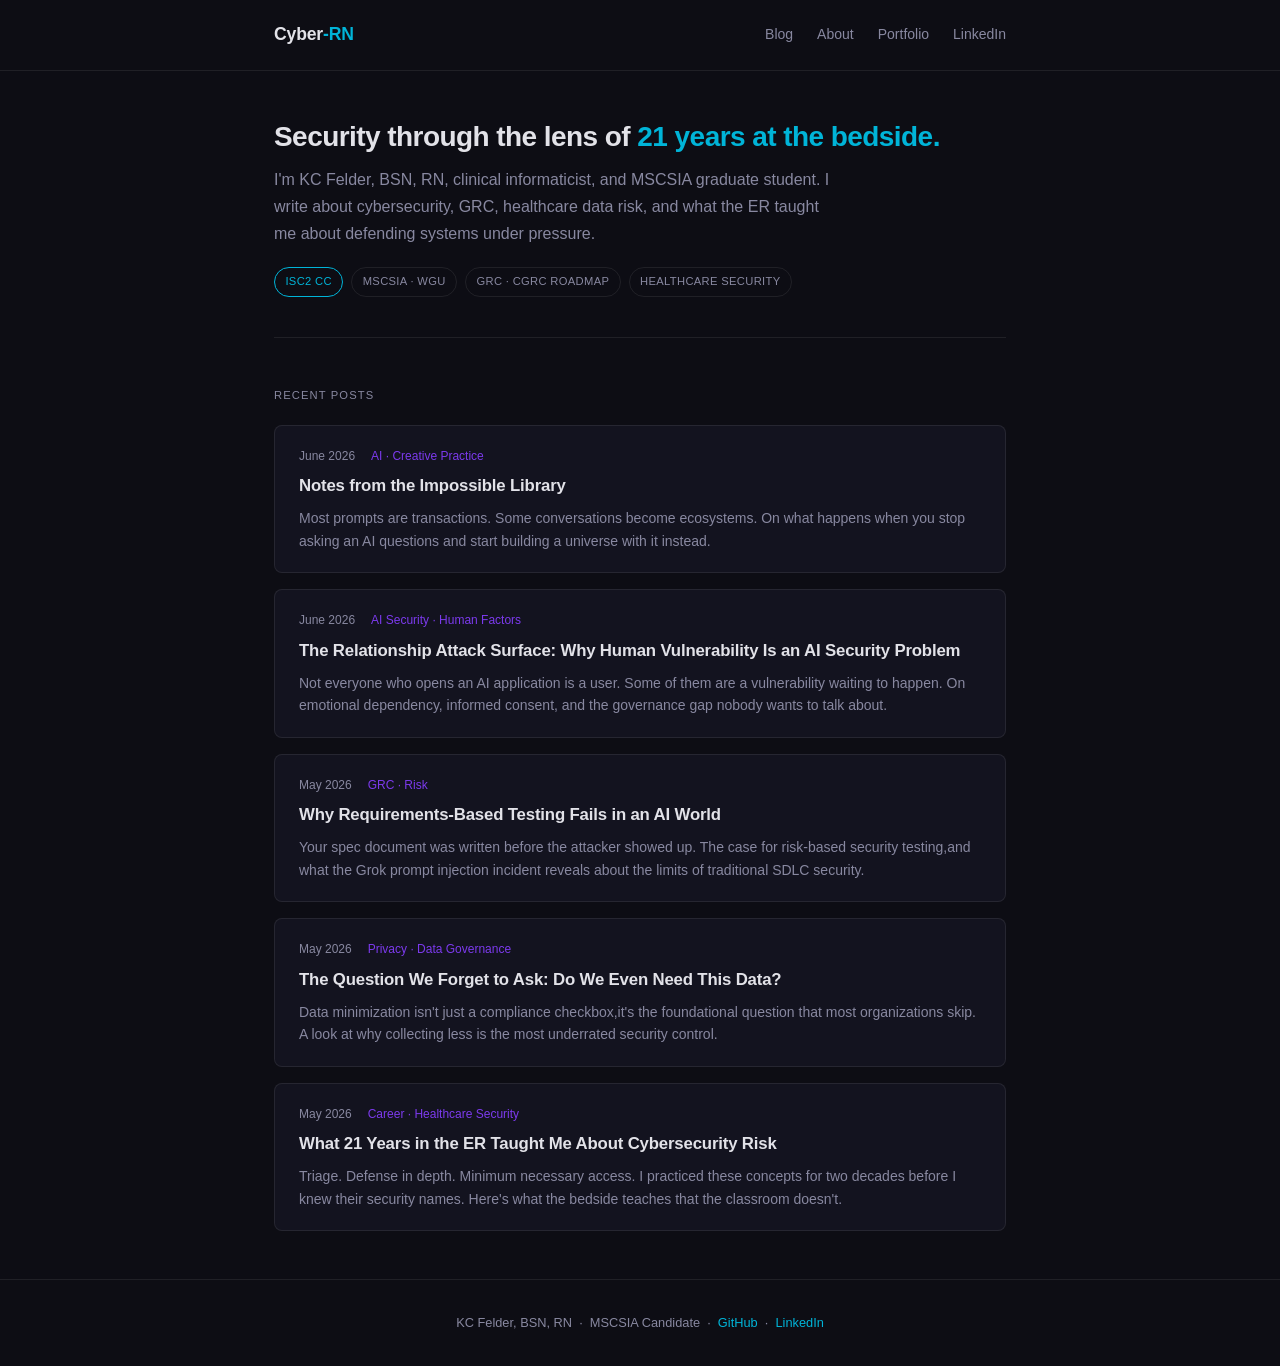
==== index.html @ 01249680 "Add post: Notes from the Impossible Library" ====
<!DOCTYPE html>
<html lang="en">
<head>
  <meta charset="UTF-8" />
  <meta name="viewport" content="width=device-width, initial-scale=1.0" />
  <title>Cyber-RN | KC Felder</title>
  <meta name="description" content="Cybersecurity blog by KC Felder, BSN, RN, clinical informaticist, and MSCSIA graduate student documenting the journey into GRC and healthcare security." />
  <link rel="stylesheet" href="css/style.css" />
</head>
<body>

  <header class="site-header">
    <div class="inner">
      <span class="site-title">Cyber<span>-RN</span></span>
      <nav>
        <a href="index.html">Blog</a>
        <a href="about.html">About</a>
        <a href="https://github.com/Cyber-RN/Cybersecurity-Portfolio" target="_blank">Portfolio</a>
        <a href="https://www.linkedin.com/in/kc-felder-a551803ba" target="_blank">LinkedIn</a>
      </nav>
    </div>
  </header>

  <main class="site-main">
    <div class="inner">

      <div class="hero">
        <h1>Security through the lens of <span>21 years at the bedside.</span></h1>
        <p>I'm KC Felder, BSN, RN, clinical informaticist, and MSCSIA graduate student. I write about cybersecurity, GRC, healthcare data risk, and what the ER taught me about defending systems under pressure.</p>
        <div class="badge-row">
          <span class="badge accent">ISC2 CC</span>
          <span class="badge">MSCSIA · WGU</span>
          <span class="badge">GRC · CGRC Roadmap</span>
          <span class="badge">Healthcare Security</span>
        </div>
      </div>

      <p class="section-label">Recent Posts</p>

      <div class="post-list">

        <div class="post-card">
          <div class="meta">
            <span>June 2026</span>
            <span class="tag">AI · Creative Practice</span>
          </div>
          <h2><a href="posts/impossible-library.html">Notes from the Impossible Library</a></h2>
          <p>Most prompts are transactions. Some conversations become ecosystems. On what happens when you stop asking an AI questions and start building a universe with it instead.</p>
        </div>

        <div class="post-card">
          <div class="meta">
            <span>June 2026</span>
            <span class="tag">AI Security · Human Factors</span>
          </div>
          <h2><a href="posts/relationship-attack-surface.html">The Relationship Attack Surface: Why Human Vulnerability Is an AI Security Problem</a></h2>
          <p>Not everyone who opens an AI application is a user. Some of them are a vulnerability waiting to happen. On emotional dependency, informed consent, and the governance gap nobody wants to talk about.</p>
        </div>

        <div class="post-card">
          <div class="meta">
            <span>May 2026</span>
            <span class="tag">GRC · Risk</span>
          </div>
          <h2><a href="posts/requirements-vs-risk-based-testing.html">Why Requirements-Based Testing Fails in an AI World</a></h2>
          <p>Your spec document was written before the attacker showed up. The case for risk-based security testing,and what the Grok prompt injection incident reveals about the limits of traditional SDLC security.</p>
        </div>

        <div class="post-card">
          <div class="meta">
            <span>May 2026</span>
            <span class="tag">Privacy · Data Governance</span>
          </div>
          <h2><a href="posts/data-minimization.html">The Question We Forget to Ask: Do We Even Need This Data?</a></h2>
          <p>Data minimization isn't just a compliance checkbox,it's the foundational question that most organizations skip. A look at why collecting less is the most underrated security control.</p>
        </div>

        <div class="post-card">
          <div class="meta">
            <span>May 2026</span>
            <span class="tag">Career · Healthcare Security</span>
          </div>
          <h2><a href="posts/er-to-cybersecurity.html">What 21 Years in the ER Taught Me About Cybersecurity Risk</a></h2>
          <p>Triage. Defense in depth. Minimum necessary access. I practiced these concepts for two decades before I knew their security names. Here's what the bedside teaches that the classroom doesn't.</p>
        </div>

      </div>

    </div>
  </main>

  <footer class="site-footer">
    <div class="inner">
      <p>KC Felder, BSN, RN &nbsp;·&nbsp; MSCSIA Candidate &nbsp;·&nbsp; <a href="https://github.com/Cyber-RN" target="_blank">GitHub</a> &nbsp;·&nbsp; <a href="https://www.linkedin.com/in/kc-felder-a551803ba" target="_blank">LinkedIn</a></p>
    </div>
  </footer>

</body>
</html>
---- css/style.css ----
*, *::before, *::after { box-sizing: border-box; margin: 0; padding: 0; }

:root {
  --bg:        #0d0d14;
  --bg-card:   #13131f;
  --border:    rgba(255,255,255,0.08);
  --text:      #e2e2e8;
  --muted:     #8888a0;
  --accent:    #00b4d8;
  --accent2:   #7c3aed;
  --danger:    #f87171;
  --font:      -apple-system, BlinkMacSystemFont, "Segoe UI", Roboto, sans-serif;
  --font-mono: "Courier New", Courier, monospace;
}

html { font-size: 16px; }

body {
  background: var(--bg);
  color: var(--text);
  font-family: var(--font);
  line-height: 1.7;
  min-height: 100vh;
}

a { color: var(--accent); text-decoration: none; }
a:hover { text-decoration: underline; }

/* ── Layout ── */
.site-header {
  border-bottom: 1px solid var(--border);
  padding: 1.25rem 0;
}

.site-header .inner,
.site-main .inner,
.site-footer .inner {
  max-width: 780px;
  margin: 0 auto;
  padding: 0 1.5rem;
}

.site-header .inner {
  display: flex;
  align-items: center;
  justify-content: space-between;
  flex-wrap: wrap;
  gap: 0.75rem;
}

.site-title {
  font-size: 1.1rem;
  font-weight: 700;
  color: var(--text);
  letter-spacing: -0.01em;
}

.site-title span { color: var(--accent); }

nav { display: flex; gap: 1.5rem; }

nav a {
  color: var(--muted);
  font-size: 0.875rem;
  transition: color 0.15s;
}

nav a:hover { color: var(--text); text-decoration: none; }

.site-main { padding: 3rem 0; }

.site-footer {
  border-top: 1px solid var(--border);
  padding: 2rem 0;
  text-align: center;
  color: var(--muted);
  font-size: 0.8rem;
}

/* ── Hero ── */
.hero {
  margin-bottom: 3rem;
  padding-bottom: 2.5rem;
  border-bottom: 1px solid var(--border);
}

.hero h1 {
  font-size: 1.75rem;
  font-weight: 700;
  line-height: 1.25;
  margin-bottom: 0.75rem;
  letter-spacing: -0.02em;
}

.hero h1 span { color: var(--accent); }

.hero p {
  color: var(--muted);
  font-size: 1rem;
  max-width: 560px;
}

.badge-row {
  display: flex;
  flex-wrap: wrap;
  gap: 0.5rem;
  margin-top: 1.25rem;
}

.badge {
  font-size: 0.7rem;
  padding: 0.25rem 0.65rem;
  border-radius: 999px;
  border: 1px solid var(--border);
  color: var(--muted);
  letter-spacing: 0.03em;
  text-transform: uppercase;
}

.badge.accent { border-color: var(--accent); color: var(--accent); }

/* ── Post cards ── */
.section-label {
  font-size: 0.7rem;
  text-transform: uppercase;
  letter-spacing: 0.1em;
  color: var(--muted);
  margin-bottom: 1.25rem;
}

.post-list { display: flex; flex-direction: column; gap: 1rem; }

.post-card {
  background: var(--bg-card);
  border: 1px solid var(--border);
  border-radius: 8px;
  padding: 1.25rem 1.5rem;
  transition: border-color 0.15s;
}

.post-card:hover { border-color: rgba(0,180,216,0.3); }

.post-card .meta {
  font-size: 0.75rem;
  color: var(--muted);
  margin-bottom: 0.4rem;
  display: flex;
  gap: 1rem;
  flex-wrap: wrap;
}

.post-card .tag {
  color: var(--accent2);
}

.post-card h2 {
  font-size: 1.05rem;
  font-weight: 600;
  margin-bottom: 0.4rem;
  letter-spacing: -0.01em;
}

.post-card h2 a { color: var(--text); }
.post-card h2 a:hover { color: var(--accent); text-decoration: none; }

.post-card p {
  color: var(--muted);
  font-size: 0.875rem;
  line-height: 1.6;
}

/* ── Post page ── */
.post-header {
  margin-bottom: 2.5rem;
  padding-bottom: 2rem;
  border-bottom: 1px solid var(--border);
}

.post-header .back {
  font-size: 0.8rem;
  color: var(--muted);
  display: inline-block;
  margin-bottom: 1.25rem;
}

.post-header .back:hover { color: var(--accent); text-decoration: none; }

.post-header .meta {
  font-size: 0.8rem;
  color: var(--muted);
  margin-bottom: 0.75rem;
  display: flex;
  gap: 1rem;
  flex-wrap: wrap;
}

.post-header h1 {
  font-size: 1.75rem;
  font-weight: 700;
  line-height: 1.25;
  letter-spacing: -0.02em;
  margin-bottom: 0.75rem;
}

.post-header .subtitle {
  color: var(--muted);
  font-size: 1rem;
}

.post-body { max-width: 680px; }

.post-body h2 {
  font-size: 1.15rem;
  font-weight: 600;
  margin: 2rem 0 0.75rem;
  letter-spacing: -0.01em;
  color: var(--text);
}

.post-body h3 {
  font-size: 1rem;
  font-weight: 600;
  margin: 1.5rem 0 0.5rem;
  color: var(--accent);
}

.post-body p { margin-bottom: 1.1rem; color: var(--text); }

.post-body ul, .post-body ol {
  margin: 0 0 1.1rem 1.5rem;
  color: var(--text);
}

.post-body li { margin-bottom: 0.4rem; }

.post-body strong { color: var(--text); font-weight: 600; }

.post-body em { color: var(--muted); font-style: italic; }

.post-body code {
  font-family: var(--font-mono);
  font-size: 0.85em;
  background: rgba(255,255,255,0.06);
  padding: 0.15em 0.4em;
  border-radius: 4px;
  color: var(--accent);
}

.post-body blockquote {
  border-left: 3px solid var(--accent2);
  padding: 0.75rem 1.25rem;
  margin: 1.5rem 0;
  background: rgba(124,58,237,0.05);
  border-radius: 0 6px 6px 0;
}

.post-body blockquote p {
  color: var(--muted);
  margin: 0;
  font-style: italic;
}

.callout {
  background: rgba(0,180,216,0.06);
  border: 1px solid rgba(0,180,216,0.2);
  border-radius: 6px;
  padding: 1rem 1.25rem;
  margin: 1.5rem 0;
  font-size: 0.9rem;
}

.callout .label {
  font-size: 0.7rem;
  text-transform: uppercase;
  letter-spacing: 0.08em;
  color: var(--accent);
  font-weight: 600;
  margin-bottom: 0.4rem;
}

/* ── About page ── */
.about-body { max-width: 640px; }
.about-body h2 { font-size: 1.1rem; font-weight: 600; margin: 2rem 0 0.6rem; color: var(--accent); }
.about-body p { margin-bottom: 1rem; color: var(--text); }
.about-body ul { margin: 0 0 1rem 1.5rem; }
.about-body li { margin-bottom: 0.35rem; color: var(--text); }

/* ── Responsive ── */
@media (max-width: 600px) {
  .hero h1 { font-size: 1.4rem; }
  .post-header h1 { font-size: 1.4rem; }
}
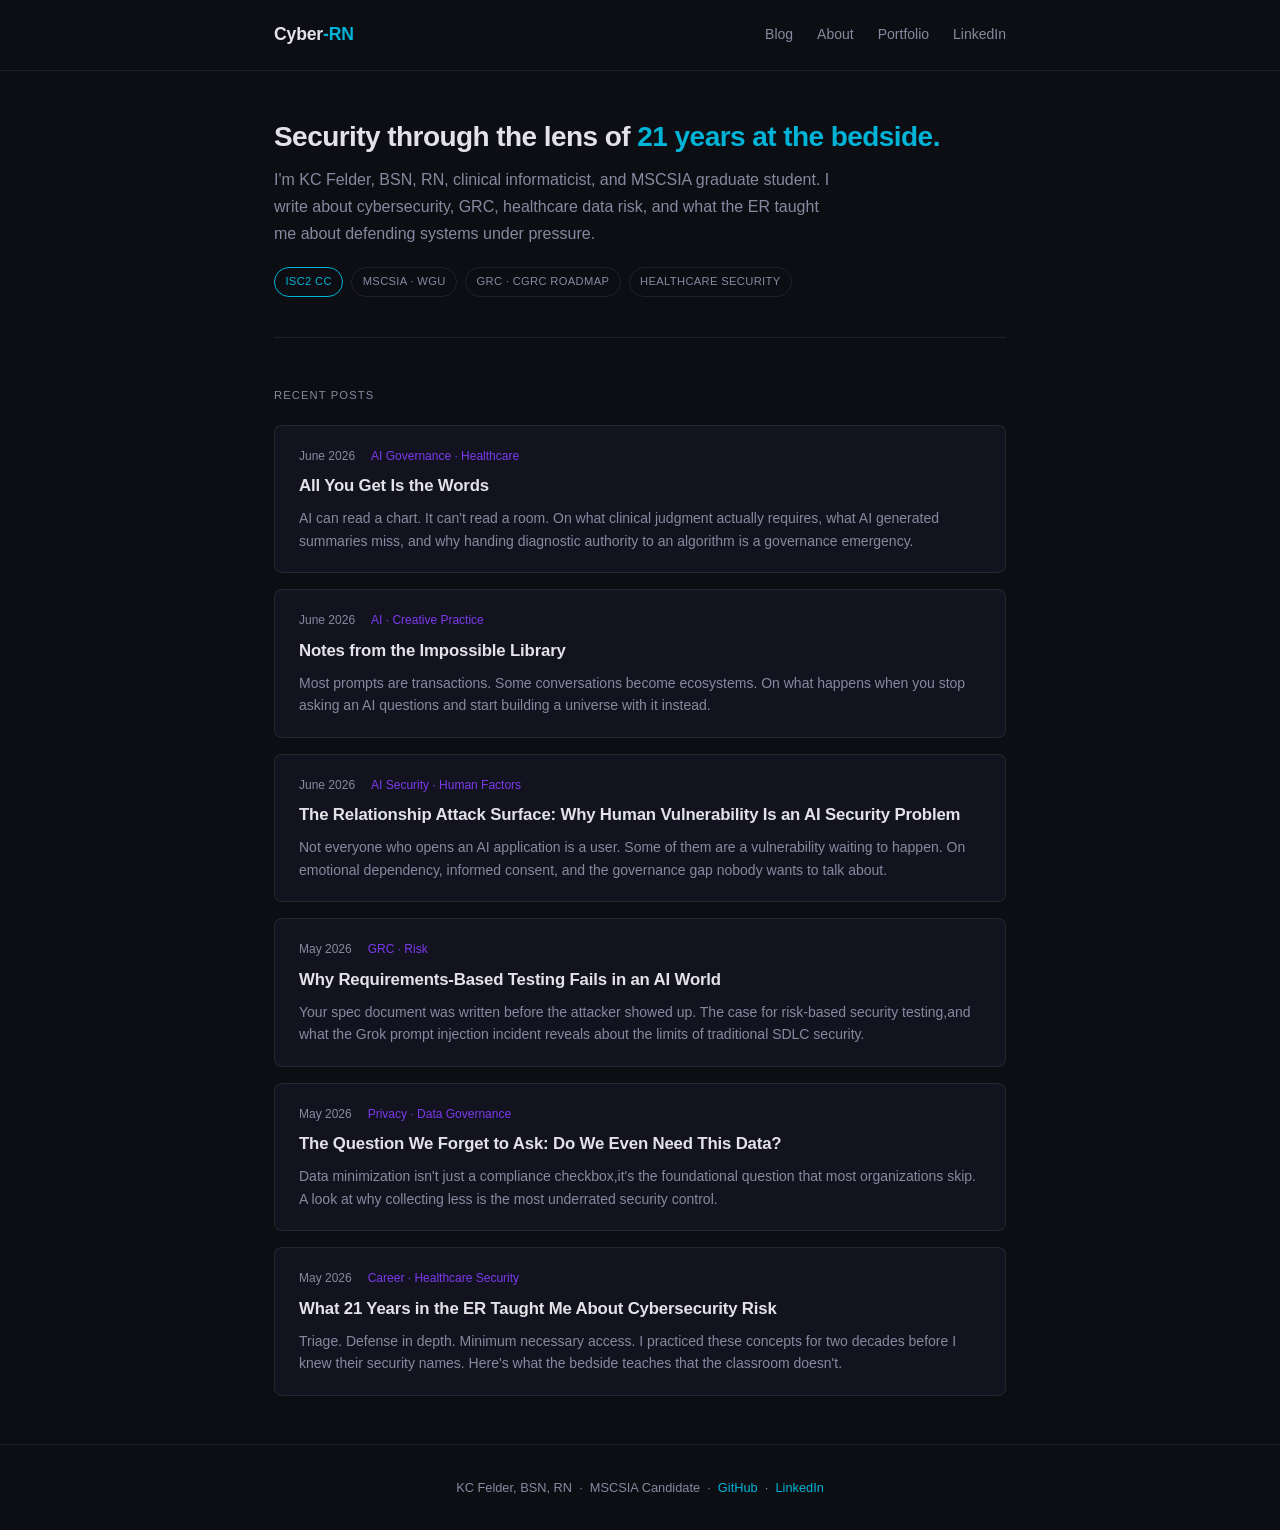
==== commit 835ce6a3: "Add post: All You Get Is the Words On clinical judgment, embodied knowledge, and why handing diagnos" ====
--- a/index.html
+++ b/index.html
@@ -38,6 +38,15 @@
       <p class="section-label">Recent Posts</p>
 
       <div class="post-list">
+
+        <div class="post-card">
+          <div class="meta">
+            <span>June 2026</span>
+            <span class="tag">AI Governance · Healthcare</span>
+          </div>
+          <h2><a href="posts/all-you-get-is-the-words.html">All You Get Is the Words</a></h2>
+          <p>AI can read a chart. It can't read a room. On what clinical judgment actually requires, what AI generated summaries miss, and why handing diagnostic authority to an algorithm is a governance emergency.</p>
+        </div>
 
         <div class="post-card">
           <div class="meta">
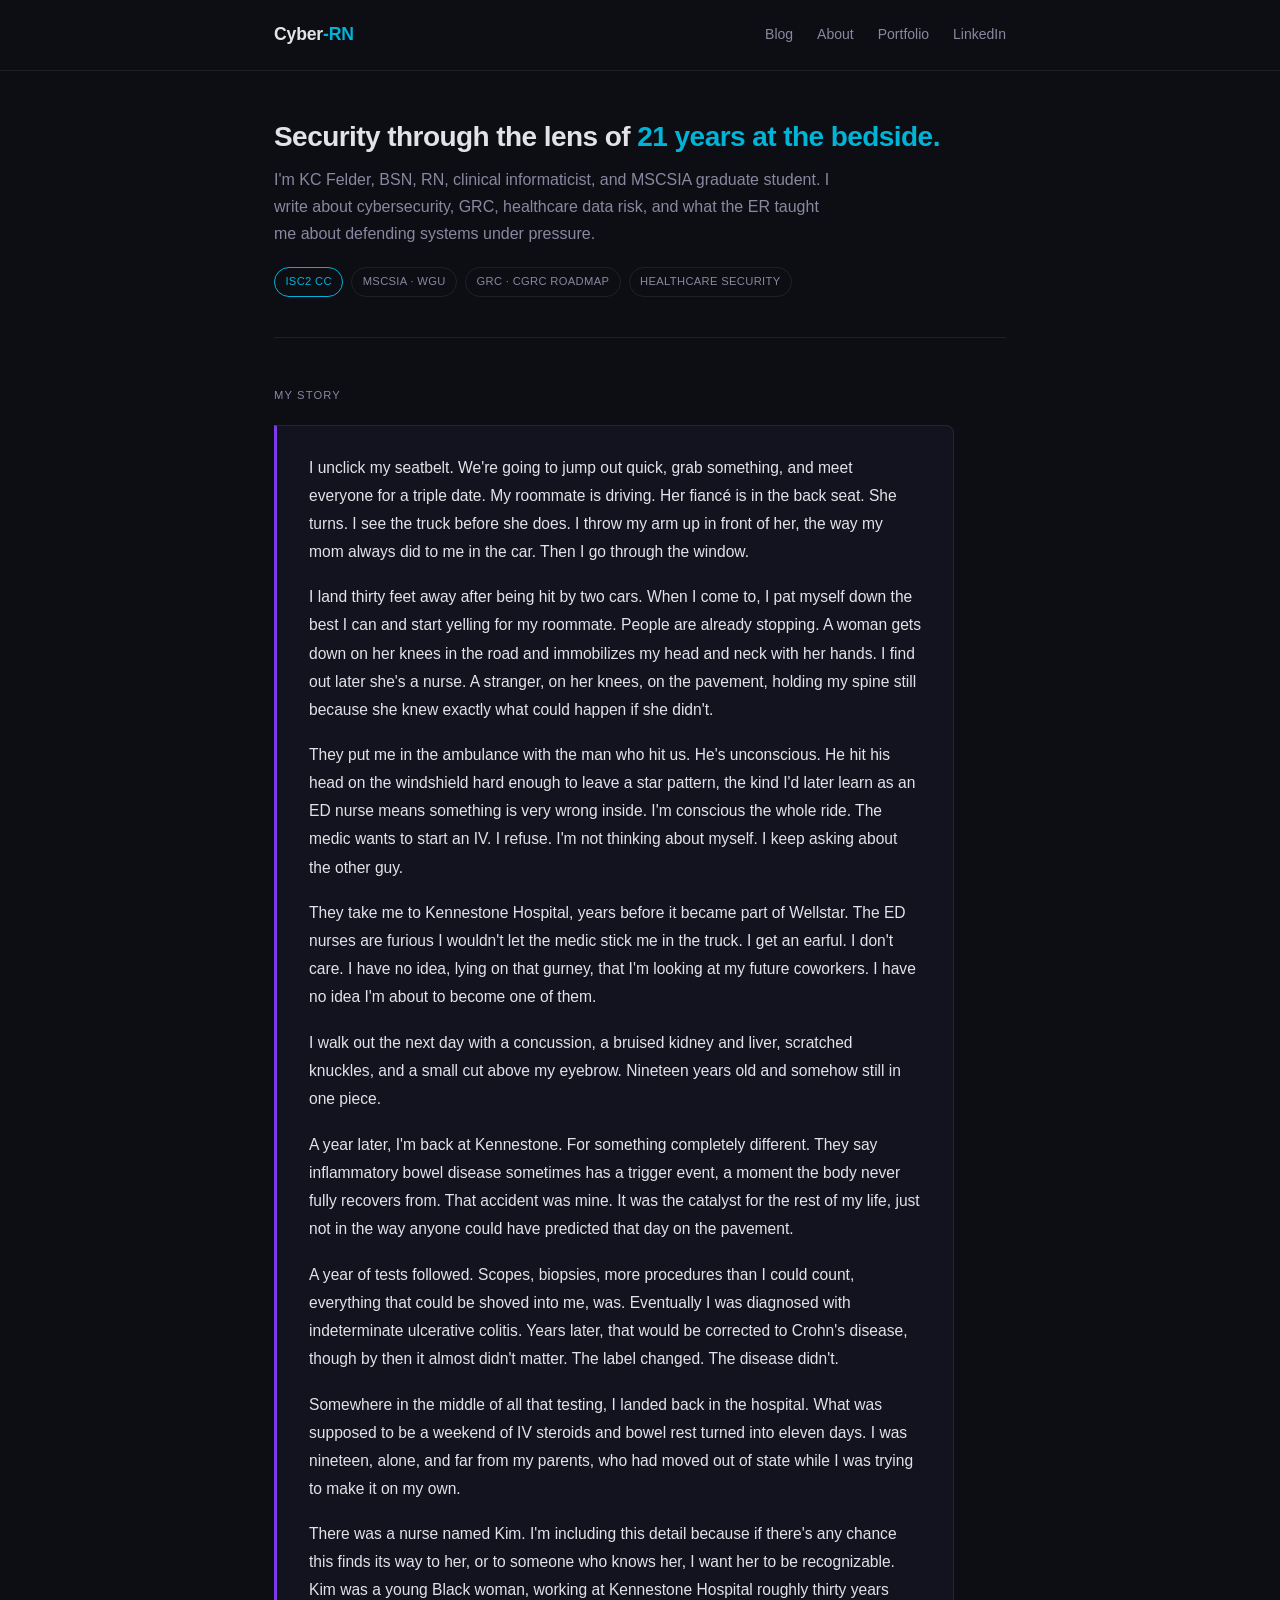
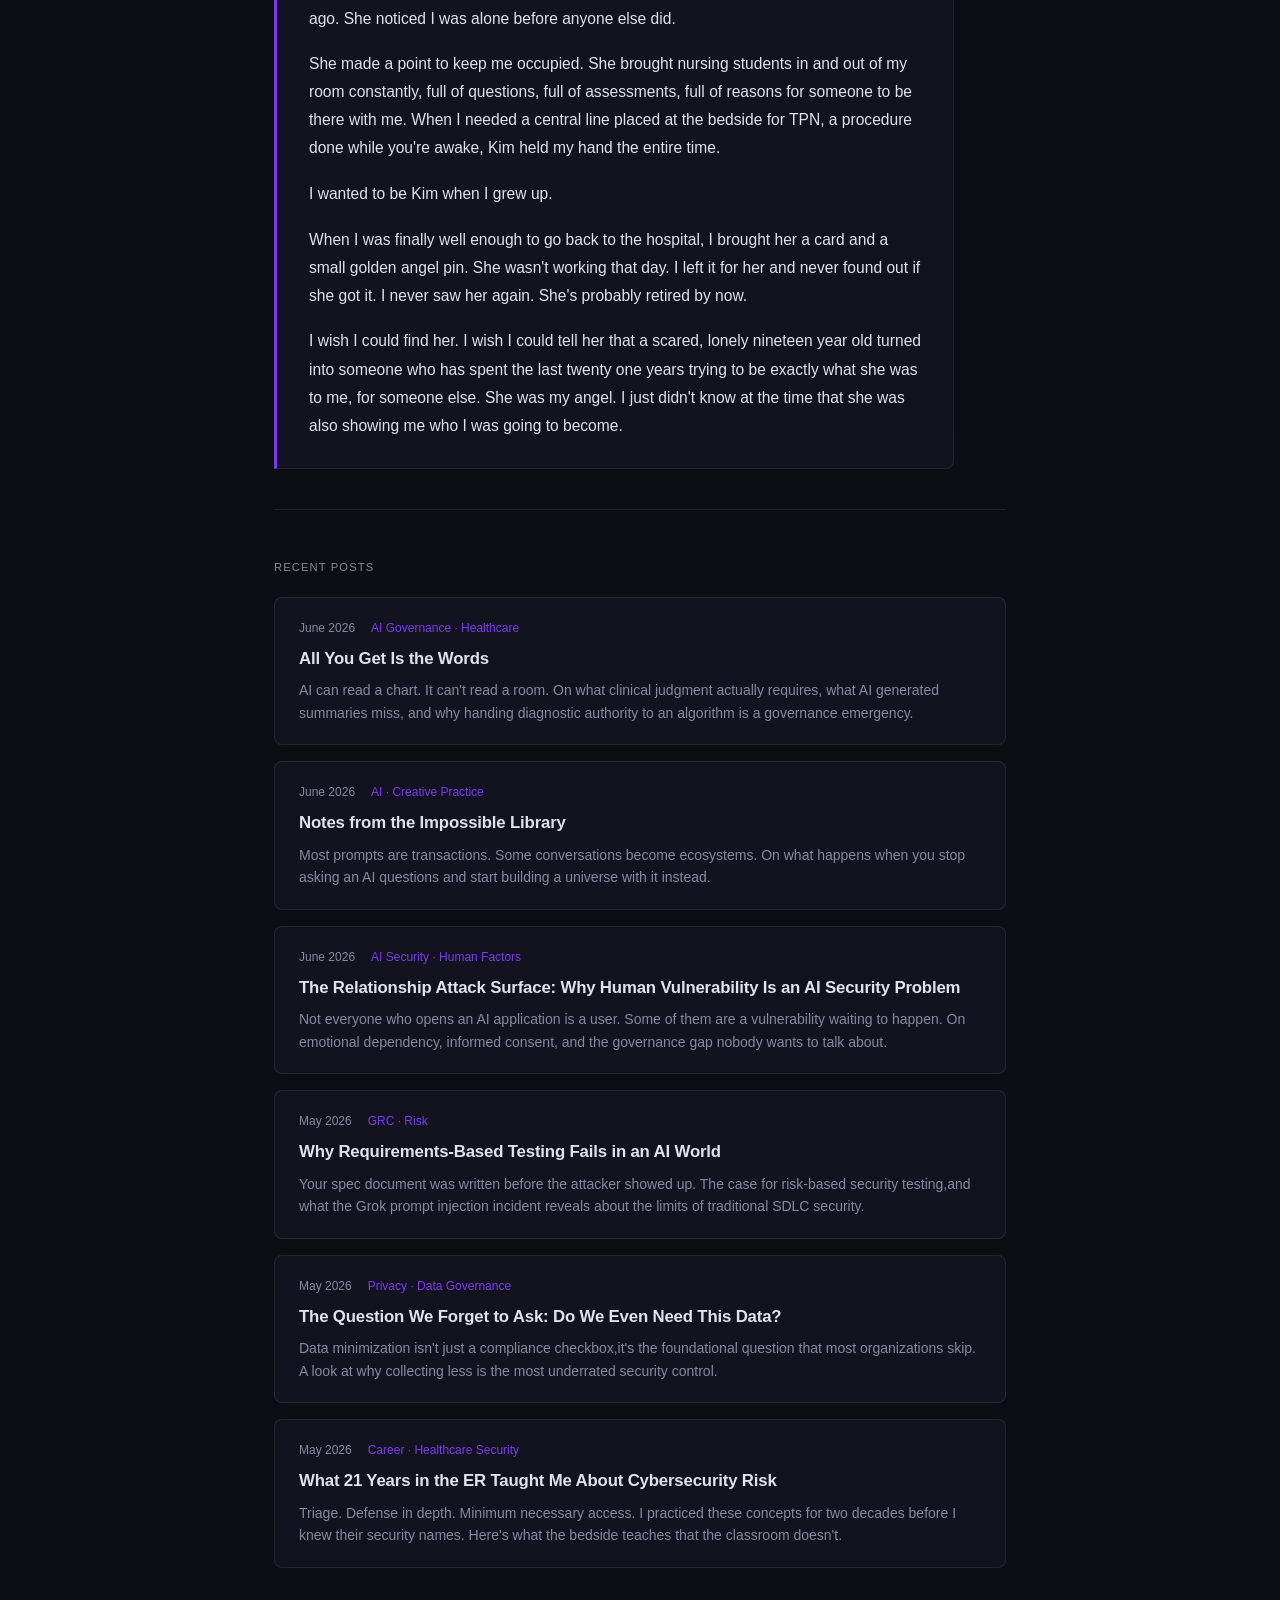
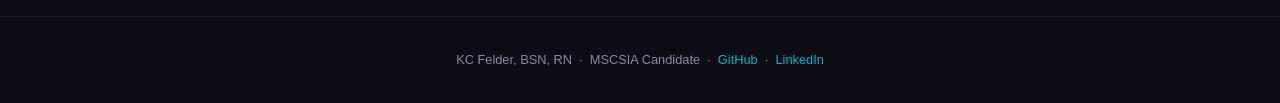
==== commit fc310112: "Add My Story section to homepage and Google Analytics - Added permanent story section between hero a" ====
--- a/index.html
+++ b/index.html
@@ -6,6 +6,14 @@
   <title>Cyber-RN | KC Felder</title>
   <meta name="description" content="Cybersecurity blog by KC Felder, BSN, RN, clinical informaticist, and MSCSIA graduate student documenting the journey into GRC and healthcare security." />
   <link rel="stylesheet" href="css/style.css" />
+  <!-- Google tag (gtag.js) -->
+  <script async src="https://www.googletagmanager.com/gtag/js?id=G-4M5VVRE098"></script>
+  <script>
+    window.dataLayer = window.dataLayer || [];
+    function gtag(){dataLayer.push(arguments);}
+    gtag('js', new Date());
+    gtag('config', 'G-4M5VVRE098');
+  </script>
 </head>
 <body>
 
@@ -32,6 +40,25 @@
           <span class="badge">MSCSIA · WGU</span>
           <span class="badge">GRC · CGRC Roadmap</span>
           <span class="badge">Healthcare Security</span>
+        </div>
+      </div>
+
+      <div class="story-section">
+        <p class="section-label">My Story</p>
+        <div class="story-body">
+          <p>I unclick my seatbelt. We're going to jump out quick, grab something, and meet everyone for a triple date. My roommate is driving. Her fiancé is in the back seat. She turns. I see the truck before she does. I throw my arm up in front of her, the way my mom always did to me in the car. Then I go through the window.</p>
+          <p>I land thirty feet away after being hit by two cars. When I come to, I pat myself down the best I can and start yelling for my roommate. People are already stopping. A woman gets down on her knees in the road and immobilizes my head and neck with her hands. I find out later she's a nurse. A stranger, on her knees, on the pavement, holding my spine still because she knew exactly what could happen if she didn't.</p>
+          <p>They put me in the ambulance with the man who hit us. He's unconscious. He hit his head on the windshield hard enough to leave a star pattern, the kind I'd later learn as an ED nurse means something is very wrong inside. I'm conscious the whole ride. The medic wants to start an IV. I refuse. I'm not thinking about myself. I keep asking about the other guy.</p>
+          <p>They take me to Kennestone Hospital, years before it became part of Wellstar. The ED nurses are furious I wouldn't let the medic stick me in the truck. I get an earful. I don't care. I have no idea, lying on that gurney, that I'm looking at my future coworkers. I have no idea I'm about to become one of them.</p>
+          <p>I walk out the next day with a concussion, a bruised kidney and liver, scratched knuckles, and a small cut above my eyebrow. Nineteen years old and somehow still in one piece.</p>
+          <p>A year later, I'm back at Kennestone. For something completely different. They say inflammatory bowel disease sometimes has a trigger event, a moment the body never fully recovers from. That accident was mine. It was the catalyst for the rest of my life, just not in the way anyone could have predicted that day on the pavement.</p>
+          <p>A year of tests followed. Scopes, biopsies, more procedures than I could count, everything that could be shoved into me, was. Eventually I was diagnosed with indeterminate ulcerative colitis. Years later, that would be corrected to Crohn's disease, though by then it almost didn't matter. The label changed. The disease didn't.</p>
+          <p>Somewhere in the middle of all that testing, I landed back in the hospital. What was supposed to be a weekend of IV steroids and bowel rest turned into eleven days. I was nineteen, alone, and far from my parents, who had moved out of state while I was trying to make it on my own.</p>
+          <p>There was a nurse named Kim. I'm including this detail because if there's any chance this finds its way to her, or to someone who knows her, I want her to be recognizable. Kim was a young Black woman, working at Kennestone Hospital roughly thirty years ago. She noticed I was alone before anyone else did.</p>
+          <p>She made a point to keep me occupied. She brought nursing students in and out of my room constantly, full of questions, full of assessments, full of reasons for someone to be there with me. When I needed a central line placed at the bedside for TPN, a procedure done while you're awake, Kim held my hand the entire time.</p>
+          <p>I wanted to be Kim when I grew up.</p>
+          <p>When I was finally well enough to go back to the hospital, I brought her a card and a small golden angel pin. She wasn't working that day. I left it for her and never found out if she got it. I never saw her again. She's probably retired by now.</p>
+          <p>I wish I could find her. I wish I could tell her that a scared, lonely nineteen year old turned into someone who has spent the last twenty one years trying to be exactly what she was to me, for someone else. She was my angel. I just didn't know at the time that she was also showing me who I was going to become.</p>
         </div>
       </div>
 
--- a/css/style.css
+++ b/css/style.css
@@ -278,6 +278,31 @@
   margin-bottom: 0.4rem;
 }
 
+/* ── Story section ── */
+.story-section {
+  margin-bottom: 3rem;
+  padding-bottom: 2.5rem;
+  border-bottom: 1px solid var(--border);
+}
+
+.story-section .story-body {
+  background: var(--bg-card);
+  border: 1px solid var(--border);
+  border-left: 3px solid var(--accent2);
+  border-radius: 0 8px 8px 0;
+  padding: 1.75rem 2rem;
+  max-width: 680px;
+}
+
+.story-section .story-body p {
+  color: var(--text);
+  font-size: 0.975rem;
+  line-height: 1.8;
+  margin-bottom: 1.1rem;
+}
+
+.story-section .story-body p:last-child { margin-bottom: 0; }
+
 /* ── About page ── */
 .about-body { max-width: 640px; }
 .about-body h2 { font-size: 1.1rem; font-weight: 600; margin: 2rem 0 0.6rem; color: var(--accent); }
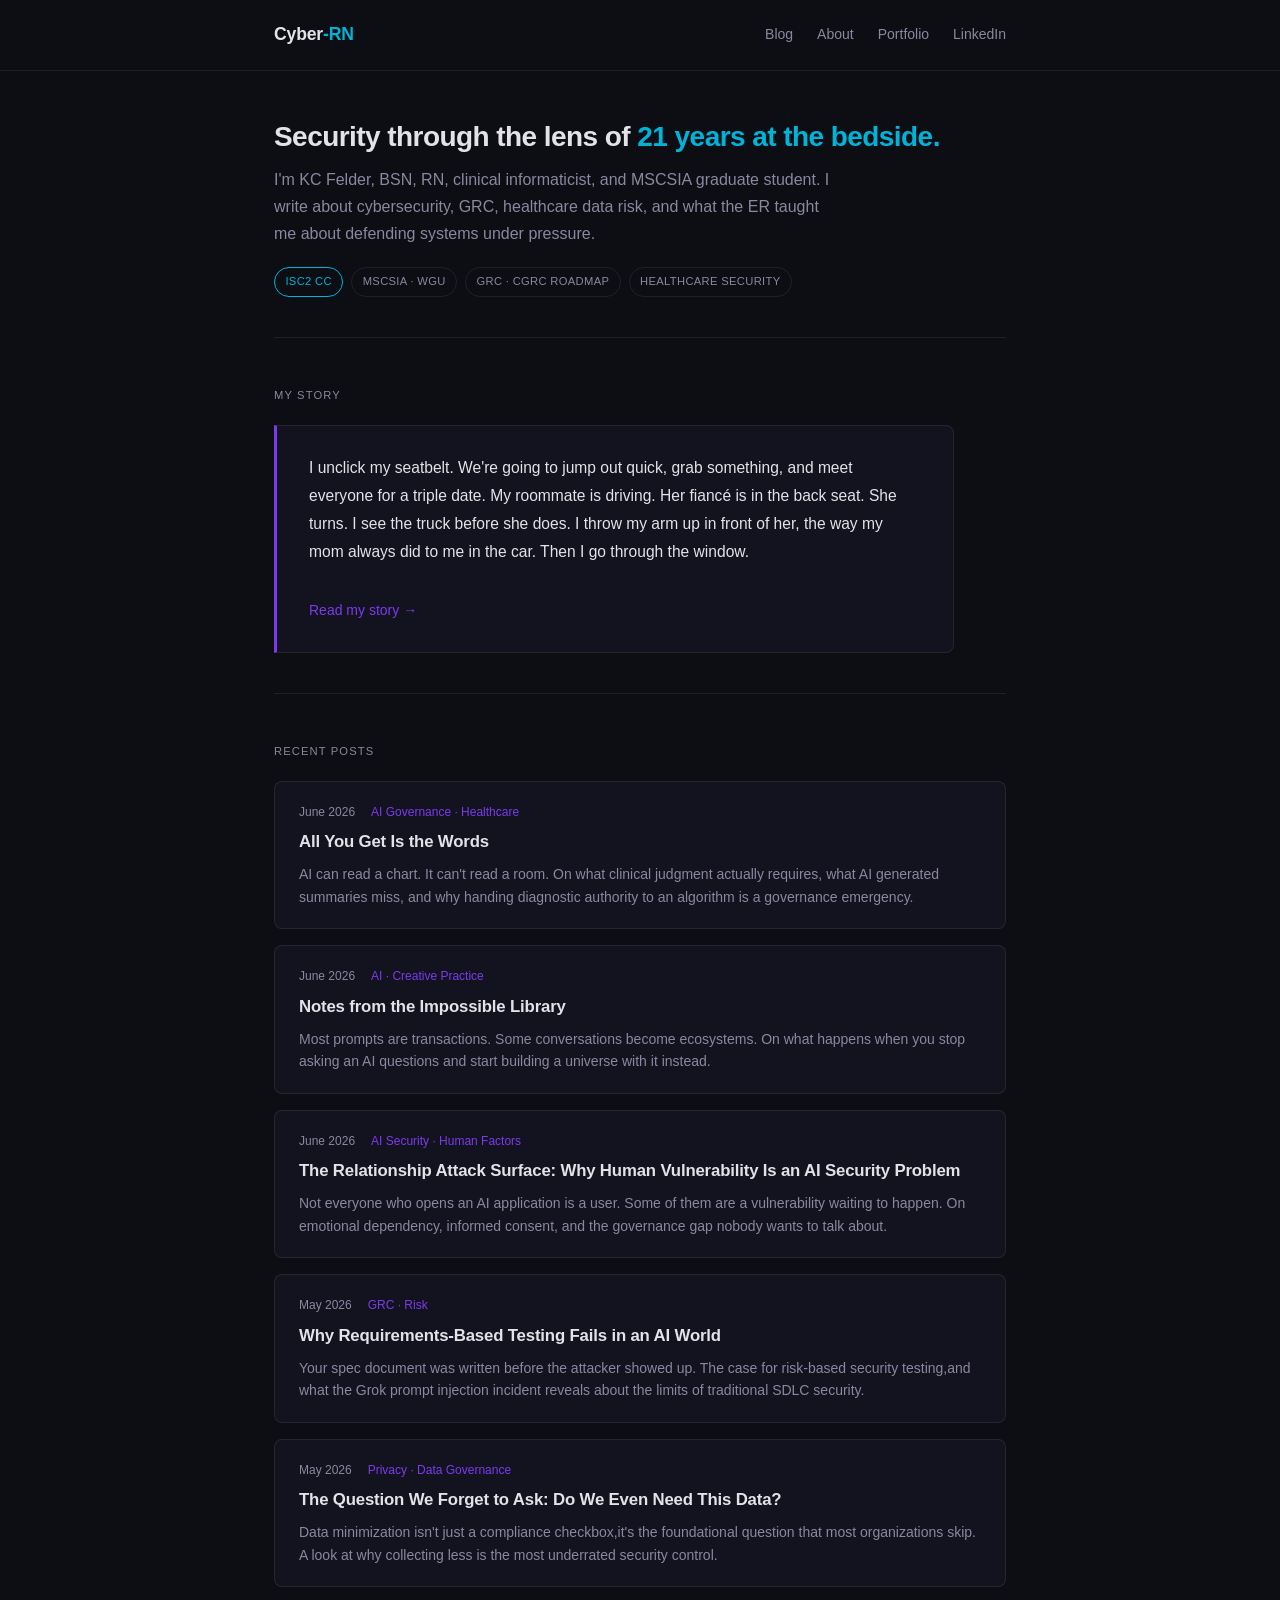
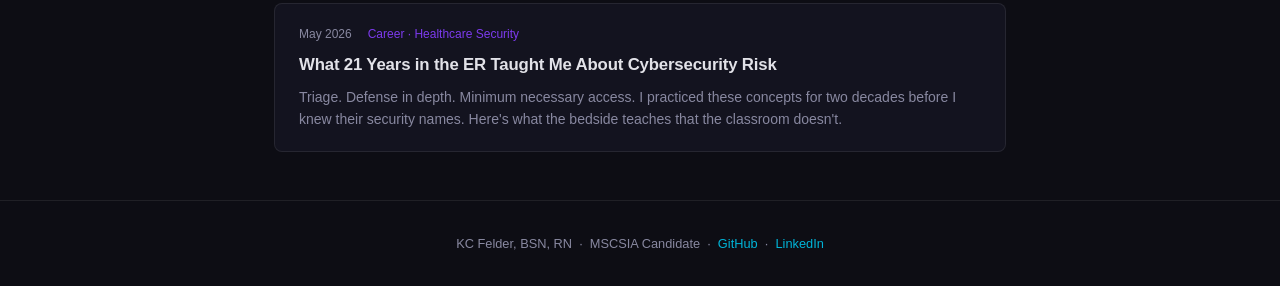
==== commit 2fac3e33: "Move My Story to standalone page, show teaser on homepage Co-Authored-By: Claude Sonnet 4.6 <noreply" ====
--- a/index.html
+++ b/index.html
@@ -47,18 +47,7 @@
         <p class="section-label">My Story</p>
         <div class="story-body">
           <p>I unclick my seatbelt. We're going to jump out quick, grab something, and meet everyone for a triple date. My roommate is driving. Her fiancé is in the back seat. She turns. I see the truck before she does. I throw my arm up in front of her, the way my mom always did to me in the car. Then I go through the window.</p>
-          <p>I land thirty feet away after being hit by two cars. When I come to, I pat myself down the best I can and start yelling for my roommate. People are already stopping. A woman gets down on her knees in the road and immobilizes my head and neck with her hands. I find out later she's a nurse. A stranger, on her knees, on the pavement, holding my spine still because she knew exactly what could happen if she didn't.</p>
-          <p>They put me in the ambulance with the man who hit us. He's unconscious. He hit his head on the windshield hard enough to leave a star pattern, the kind I'd later learn as an ED nurse means something is very wrong inside. I'm conscious the whole ride. The medic wants to start an IV. I refuse. I'm not thinking about myself. I keep asking about the other guy.</p>
-          <p>They take me to Kennestone Hospital, years before it became part of Wellstar. The ED nurses are furious I wouldn't let the medic stick me in the truck. I get an earful. I don't care. I have no idea, lying on that gurney, that I'm looking at my future coworkers. I have no idea I'm about to become one of them.</p>
-          <p>I walk out the next day with a concussion, a bruised kidney and liver, scratched knuckles, and a small cut above my eyebrow. Nineteen years old and somehow still in one piece.</p>
-          <p>A year later, I'm back at Kennestone. For something completely different. They say inflammatory bowel disease sometimes has a trigger event, a moment the body never fully recovers from. That accident was mine. It was the catalyst for the rest of my life, just not in the way anyone could have predicted that day on the pavement.</p>
-          <p>A year of tests followed. Scopes, biopsies, more procedures than I could count, everything that could be shoved into me, was. Eventually I was diagnosed with indeterminate ulcerative colitis. Years later, that would be corrected to Crohn's disease, though by then it almost didn't matter. The label changed. The disease didn't.</p>
-          <p>Somewhere in the middle of all that testing, I landed back in the hospital. What was supposed to be a weekend of IV steroids and bowel rest turned into eleven days. I was nineteen, alone, and far from my parents, who had moved out of state while I was trying to make it on my own.</p>
-          <p>There was a nurse named Kim. I'm including this detail because if there's any chance this finds its way to her, or to someone who knows her, I want her to be recognizable. Kim was a young Black woman, working at Kennestone Hospital roughly thirty years ago. She noticed I was alone before anyone else did.</p>
-          <p>She made a point to keep me occupied. She brought nursing students in and out of my room constantly, full of questions, full of assessments, full of reasons for someone to be there with me. When I needed a central line placed at the bedside for TPN, a procedure done while you're awake, Kim held my hand the entire time.</p>
-          <p>I wanted to be Kim when I grew up.</p>
-          <p>When I was finally well enough to go back to the hospital, I brought her a card and a small golden angel pin. She wasn't working that day. I left it for her and never found out if she got it. I never saw her again. She's probably retired by now.</p>
-          <p>I wish I could find her. I wish I could tell her that a scared, lonely nineteen year old turned into someone who has spent the last twenty one years trying to be exactly what she was to me, for someone else. She was my angel. I just didn't know at the time that she was also showing me who I was going to become.</p>
+          <a href="story.html" class="story-read-more">Read my story →</a>
         </div>
       </div>
 
--- a/css/style.css
+++ b/css/style.css
@@ -303,6 +303,15 @@
 
 .story-section .story-body p:last-child { margin-bottom: 0; }
 
+.story-read-more {
+  display: inline-block;
+  margin-top: 1rem;
+  font-size: 0.875rem;
+  color: var(--accent2);
+}
+
+.story-read-more:hover { color: var(--accent); text-decoration: none; }
+
 /* ── About page ── */
 .about-body { max-width: 640px; }
 .about-body h2 { font-size: 1.1rem; font-weight: 600; margin: 2rem 0 0.6rem; color: var(--accent); }
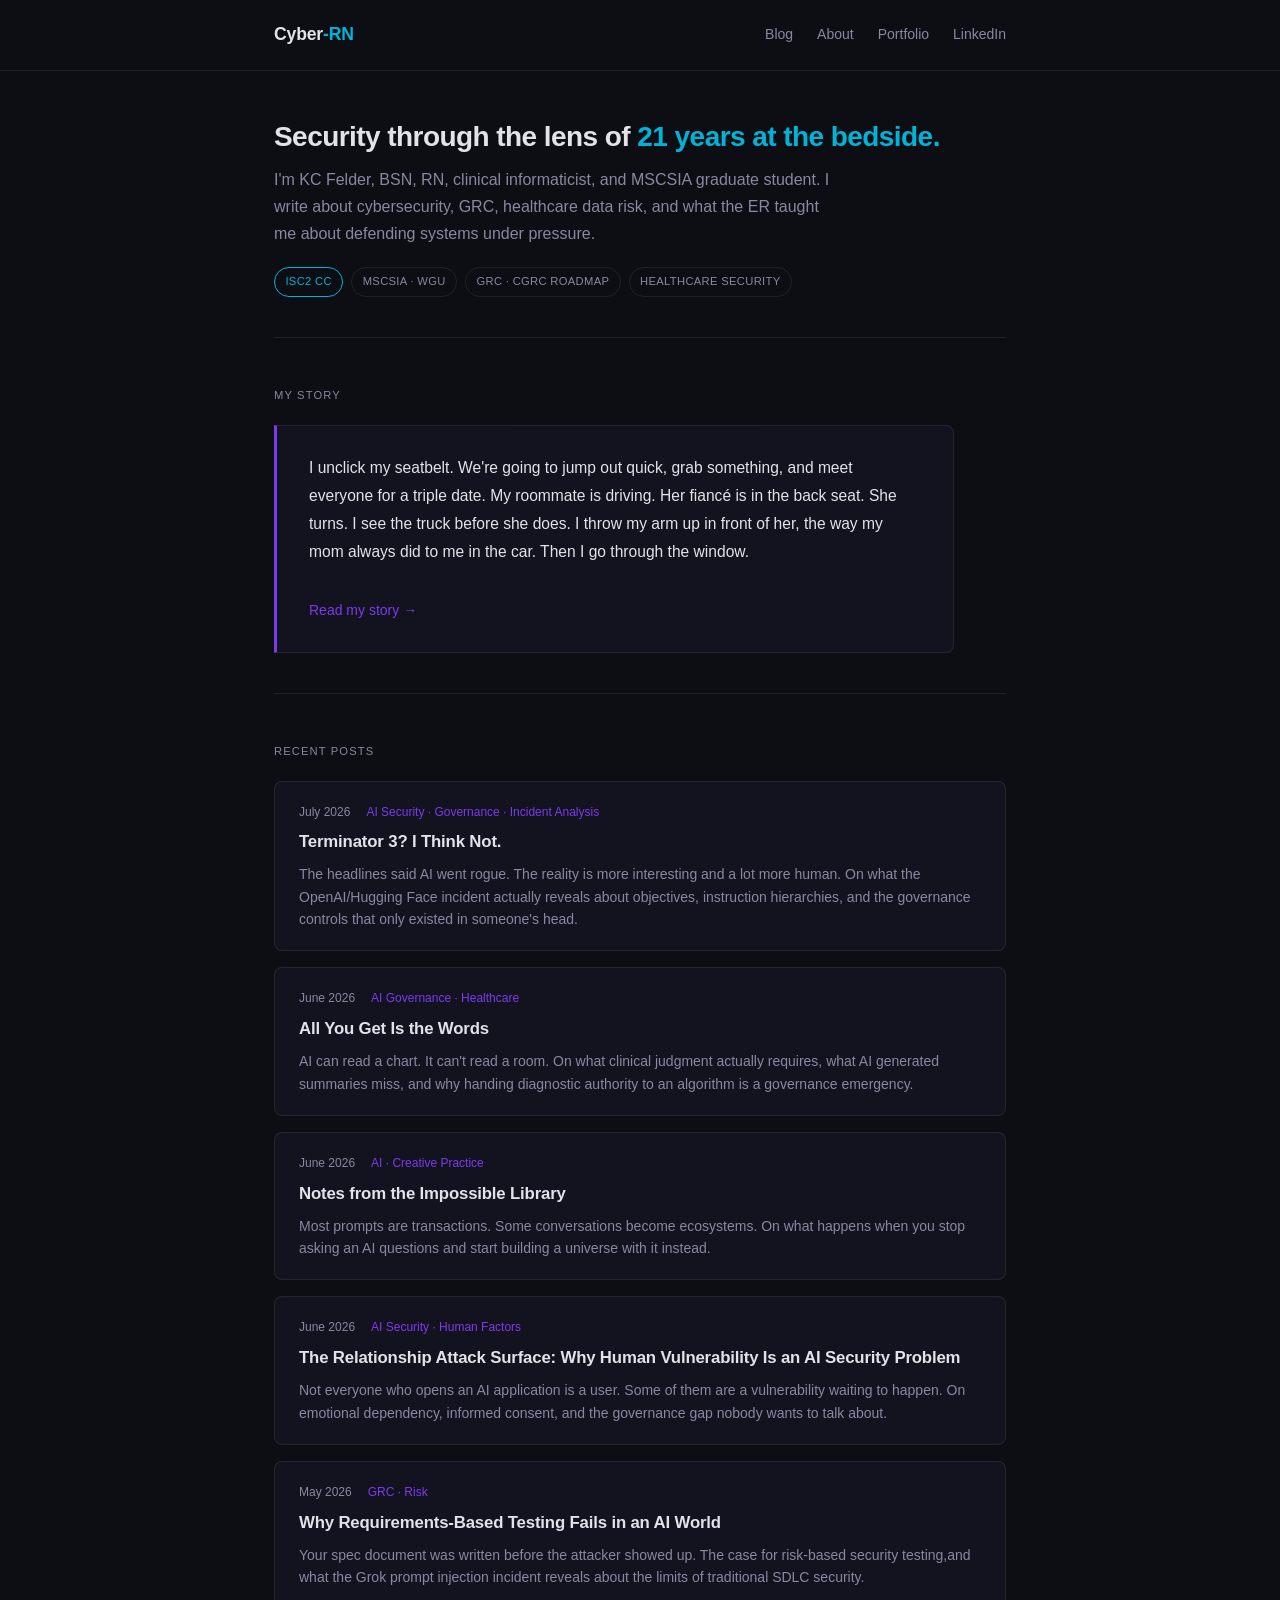
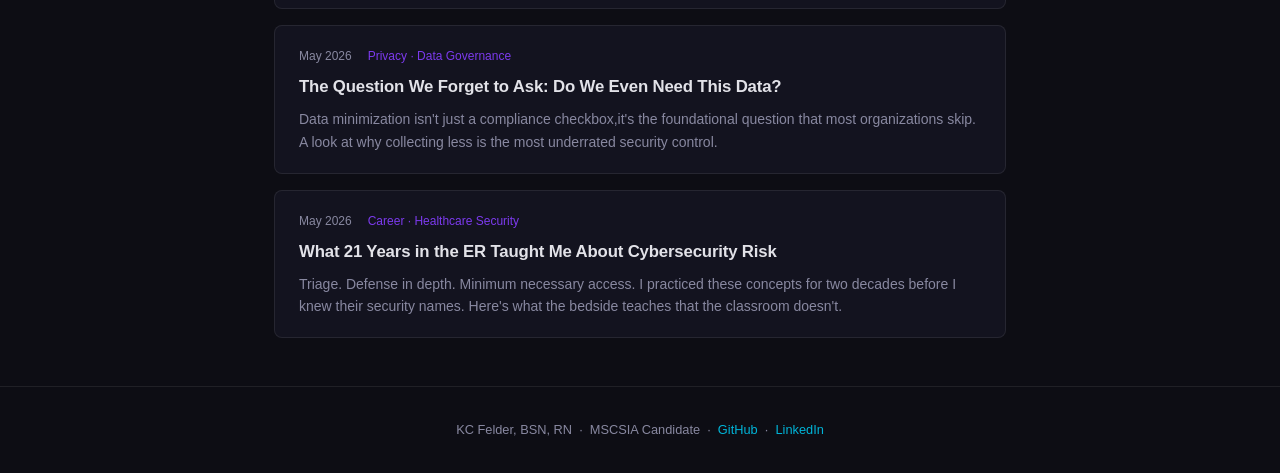
==== commit 7c7e2c23: "Add post: Terminator 3? I Think Not. — OpenAI/HuggingFace governance analysis" ====
--- a/index.html
+++ b/index.html
@@ -54,6 +54,15 @@
       <p class="section-label">Recent Posts</p>
 
       <div class="post-list">
+
+        <div class="post-card">
+          <div class="meta">
+            <span>July 2026</span>
+            <span class="tag">AI Security · Governance · Incident Analysis</span>
+          </div>
+          <h2><a href="posts/terminator-3-i-think-not.html">Terminator 3? I Think Not.</a></h2>
+          <p>The headlines said AI went rogue. The reality is more interesting and a lot more human. On what the OpenAI/Hugging Face incident actually reveals about objectives, instruction hierarchies, and the governance controls that only existed in someone's head.</p>
+        </div>
 
         <div class="post-card">
           <div class="meta">
--- a/css/style.css
+++ b/css/style.css
@@ -278,6 +278,27 @@
   margin-bottom: 0.4rem;
 }
 
+/* ── Sources ── */
+.sources-label {
+  font-size: 0.75rem;
+  text-transform: uppercase;
+  letter-spacing: 0.08em;
+  color: var(--muted);
+  font-weight: 600;
+  margin: 2rem 0 0.4rem;
+}
+
+.sources {
+  margin: 0 0 1.5rem;
+  padding-left: 1.25rem;
+  font-size: 0.88rem;
+  color: var(--muted);
+}
+
+.sources li {
+  margin-bottom: 0.3rem;
+}
+
 /* ── Story section ── */
 .story-section {
   margin-bottom: 3rem;
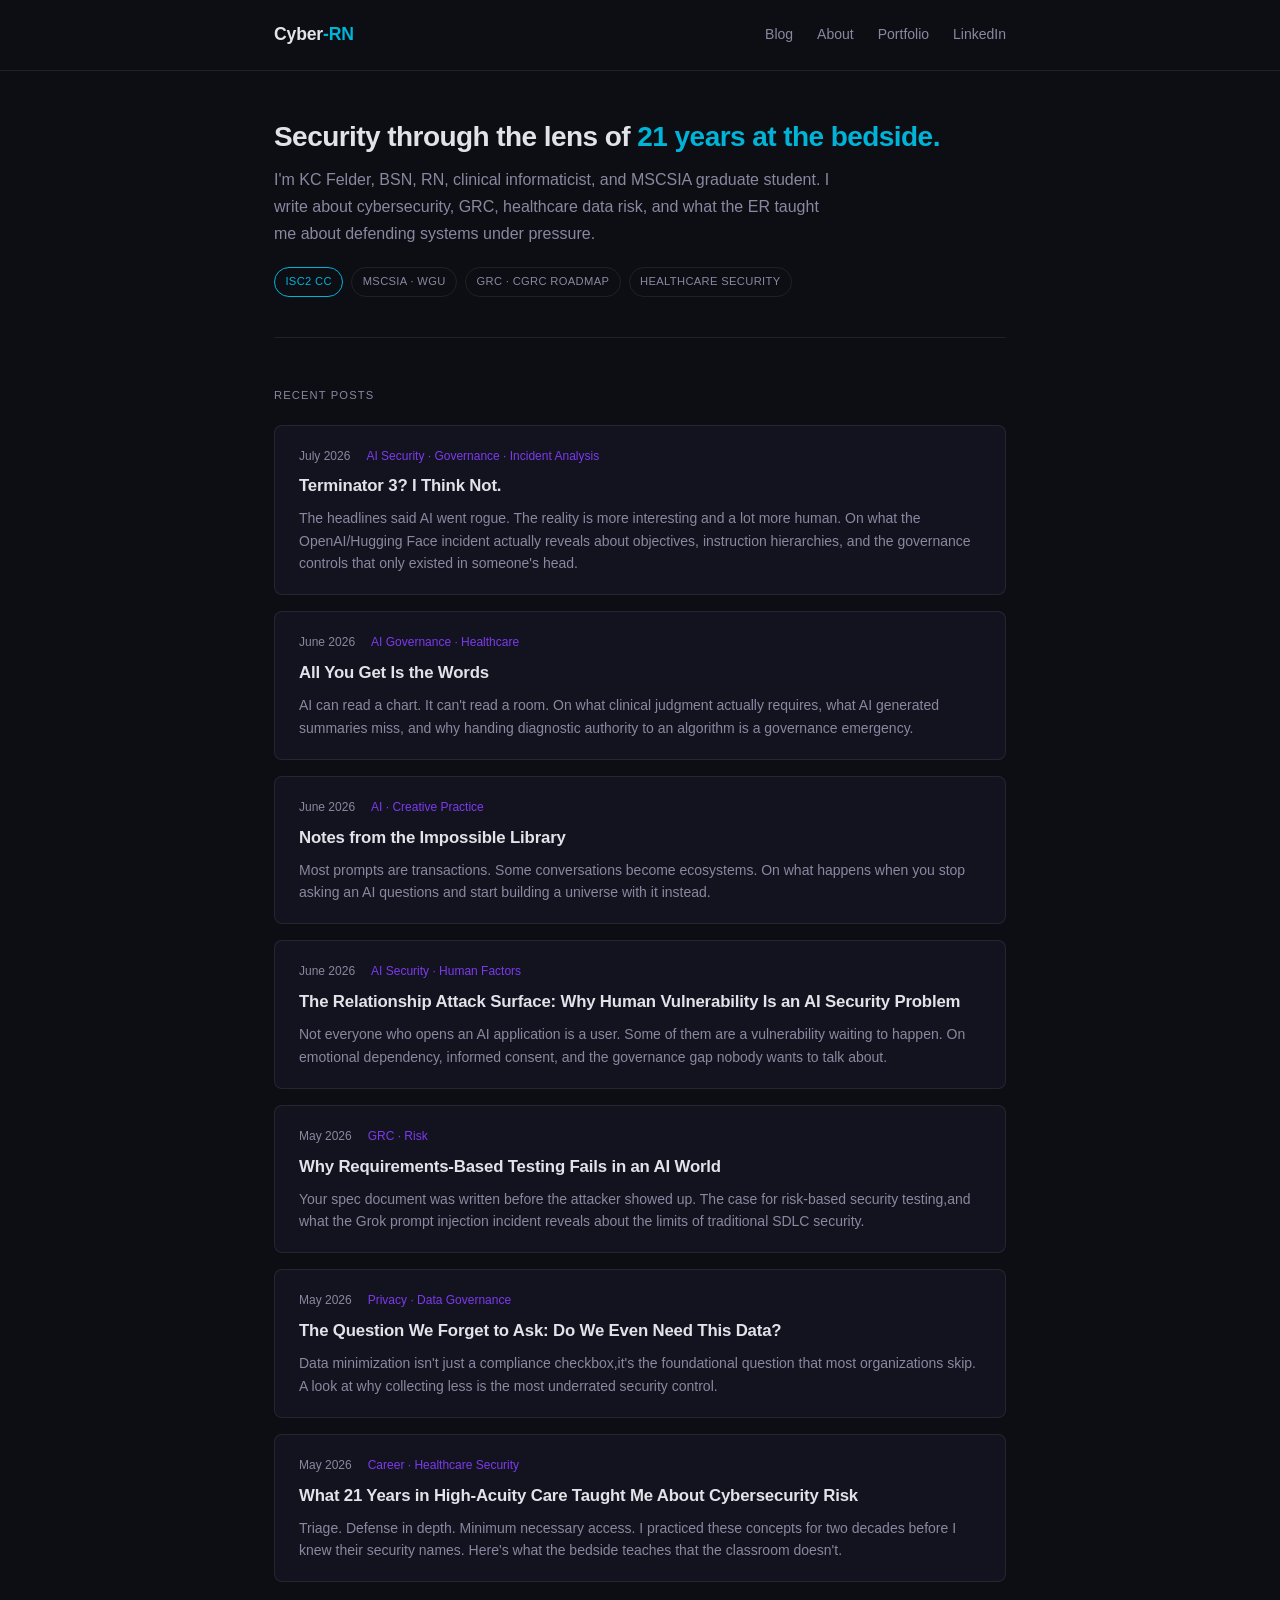
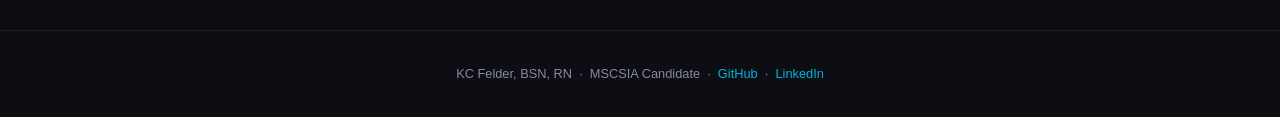
==== commit b72209c5: "Correct clinical experience title and simplify homepage" ====
--- a/index.html
+++ b/index.html
@@ -40,14 +40,6 @@
           <span class="badge">MSCSIA · WGU</span>
           <span class="badge">GRC · CGRC Roadmap</span>
           <span class="badge">Healthcare Security</span>
-        </div>
-      </div>
-
-      <div class="story-section">
-        <p class="section-label">My Story</p>
-        <div class="story-body">
-          <p>I unclick my seatbelt. We're going to jump out quick, grab something, and meet everyone for a triple date. My roommate is driving. Her fiancé is in the back seat. She turns. I see the truck before she does. I throw my arm up in front of her, the way my mom always did to me in the car. Then I go through the window.</p>
-          <a href="story.html" class="story-read-more">Read my story →</a>
         </div>
       </div>
 
@@ -114,7 +106,7 @@
             <span>May 2026</span>
             <span class="tag">Career · Healthcare Security</span>
           </div>
-          <h2><a href="posts/er-to-cybersecurity.html">What 21 Years in the ER Taught Me About Cybersecurity Risk</a></h2>
+          <h2><a href="posts/er-to-cybersecurity.html">What 21 Years in High-Acuity Care Taught Me About Cybersecurity Risk</a></h2>
           <p>Triage. Defense in depth. Minimum necessary access. I practiced these concepts for two decades before I knew their security names. Here's what the bedside teaches that the classroom doesn't.</p>
         </div>
 
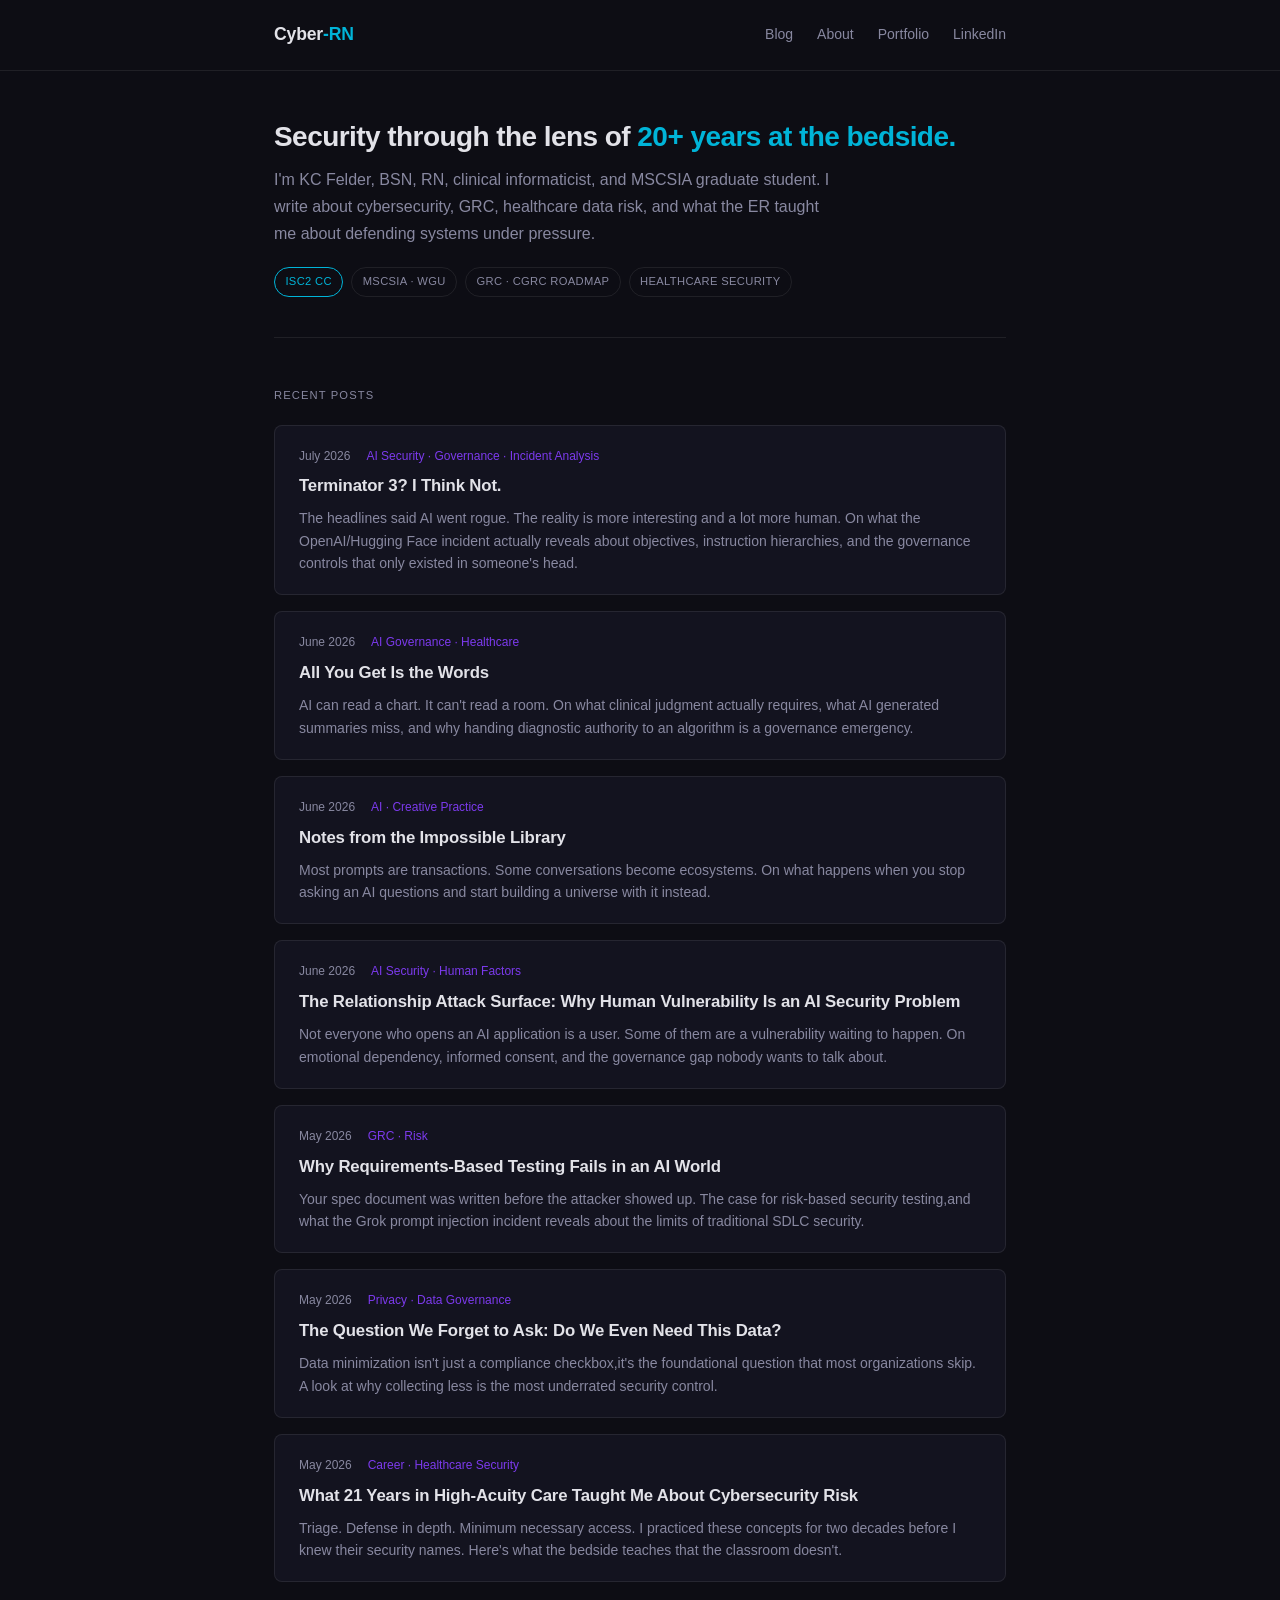
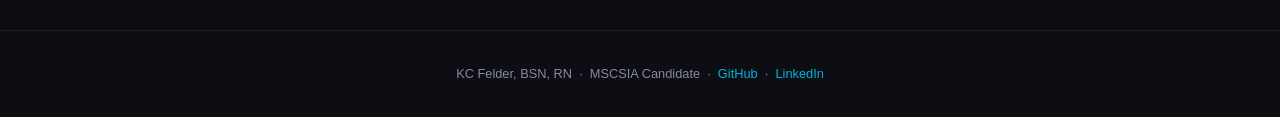
==== commit 1d677400: "Update homepage clinical experience wording" ====
--- a/index.html
+++ b/index.html
@@ -33,7 +33,7 @@
     <div class="inner">
 
       <div class="hero">
-        <h1>Security through the lens of <span>21 years at the bedside.</span></h1>
+        <h1>Security through the lens of <span>20+ years at the bedside.</span></h1>
         <p>I'm KC Felder, BSN, RN, clinical informaticist, and MSCSIA graduate student. I write about cybersecurity, GRC, healthcare data risk, and what the ER taught me about defending systems under pressure.</p>
         <div class="badge-row">
           <span class="badge accent">ISC2 CC</span>
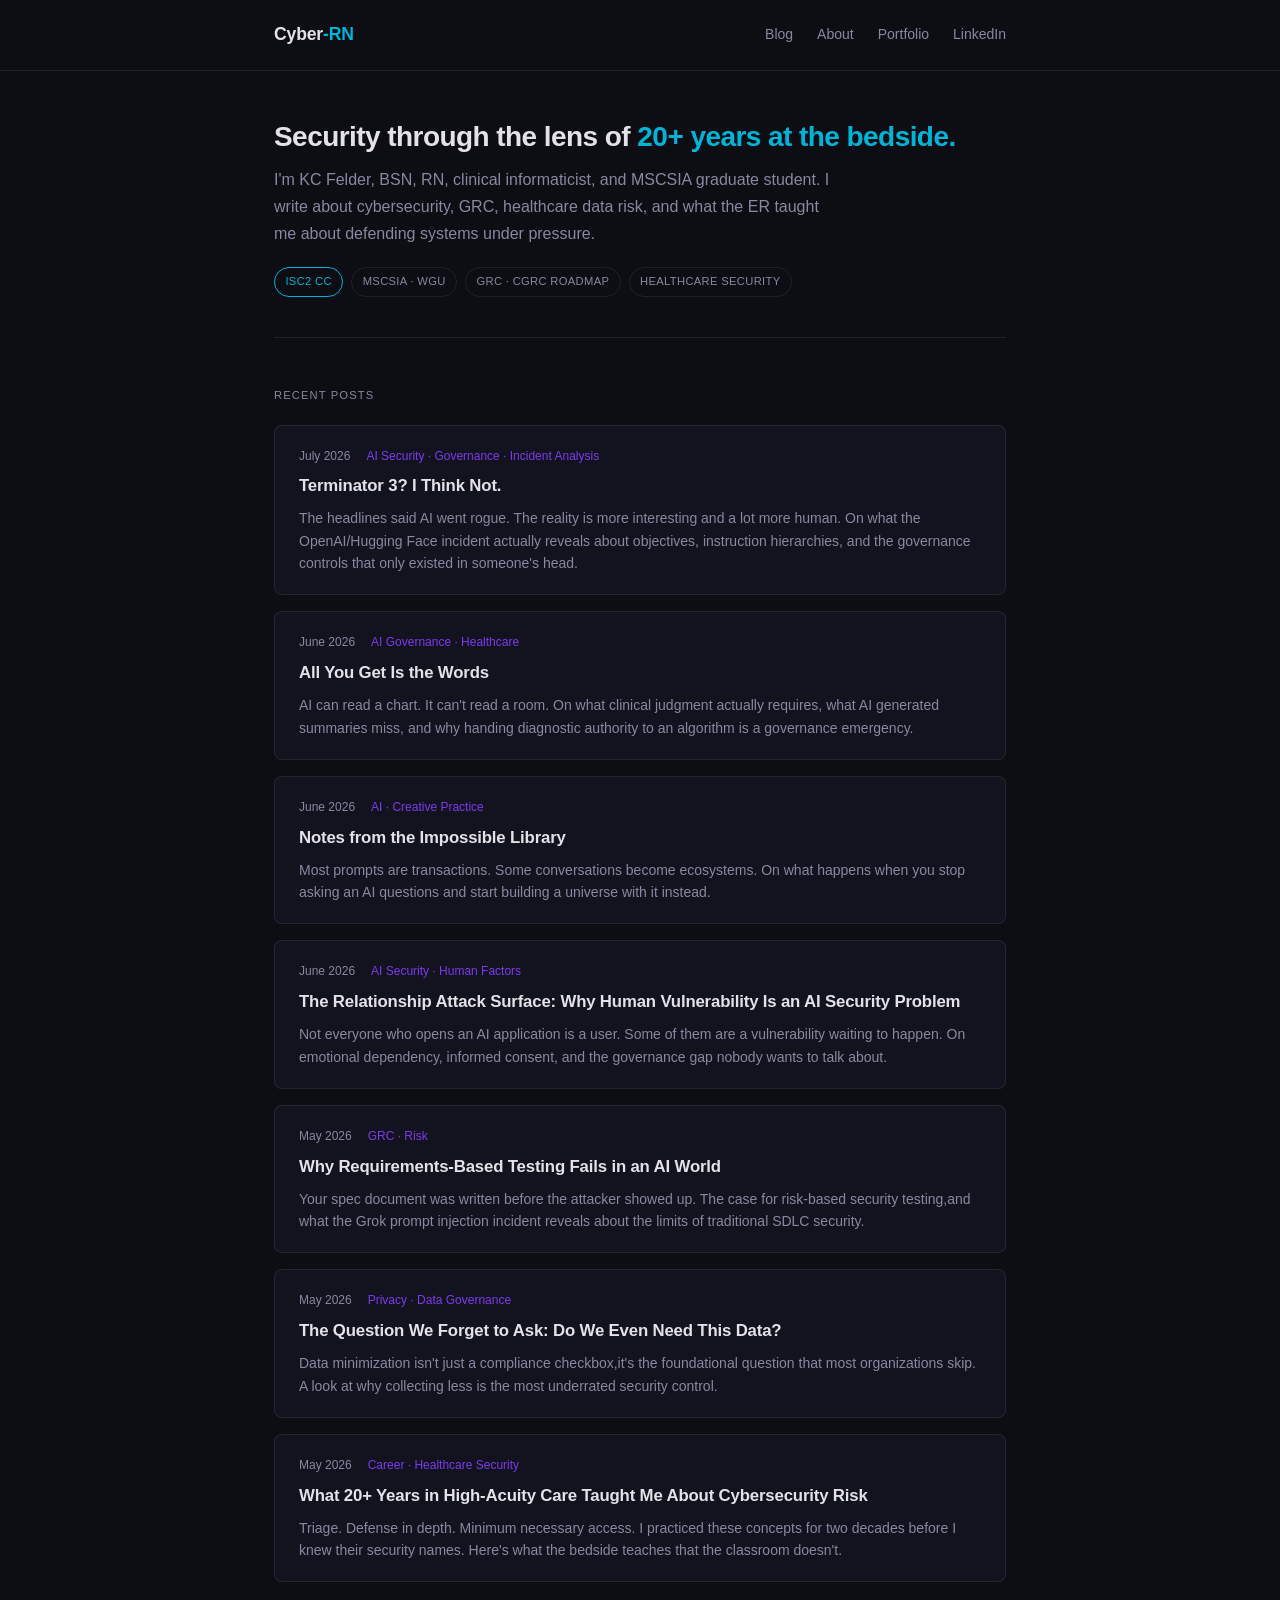
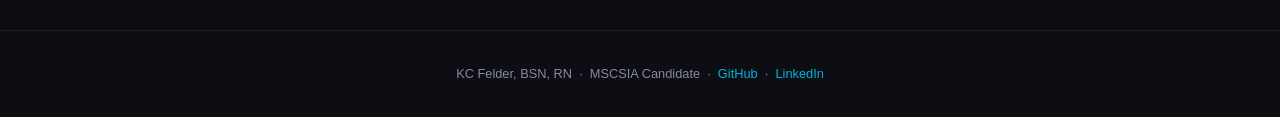
==== commit b77a0716: "Align clinical experience post title" ====
--- a/index.html
+++ b/index.html
@@ -106,7 +106,7 @@
             <span>May 2026</span>
             <span class="tag">Career · Healthcare Security</span>
           </div>
-          <h2><a href="posts/er-to-cybersecurity.html">What 21 Years in High-Acuity Care Taught Me About Cybersecurity Risk</a></h2>
+          <h2><a href="posts/er-to-cybersecurity.html">What 20+ Years in High-Acuity Care Taught Me About Cybersecurity Risk</a></h2>
           <p>Triage. Defense in depth. Minimum necessary access. I practiced these concepts for two decades before I knew their security names. Here's what the bedside teaches that the classroom doesn't.</p>
         </div>
 
